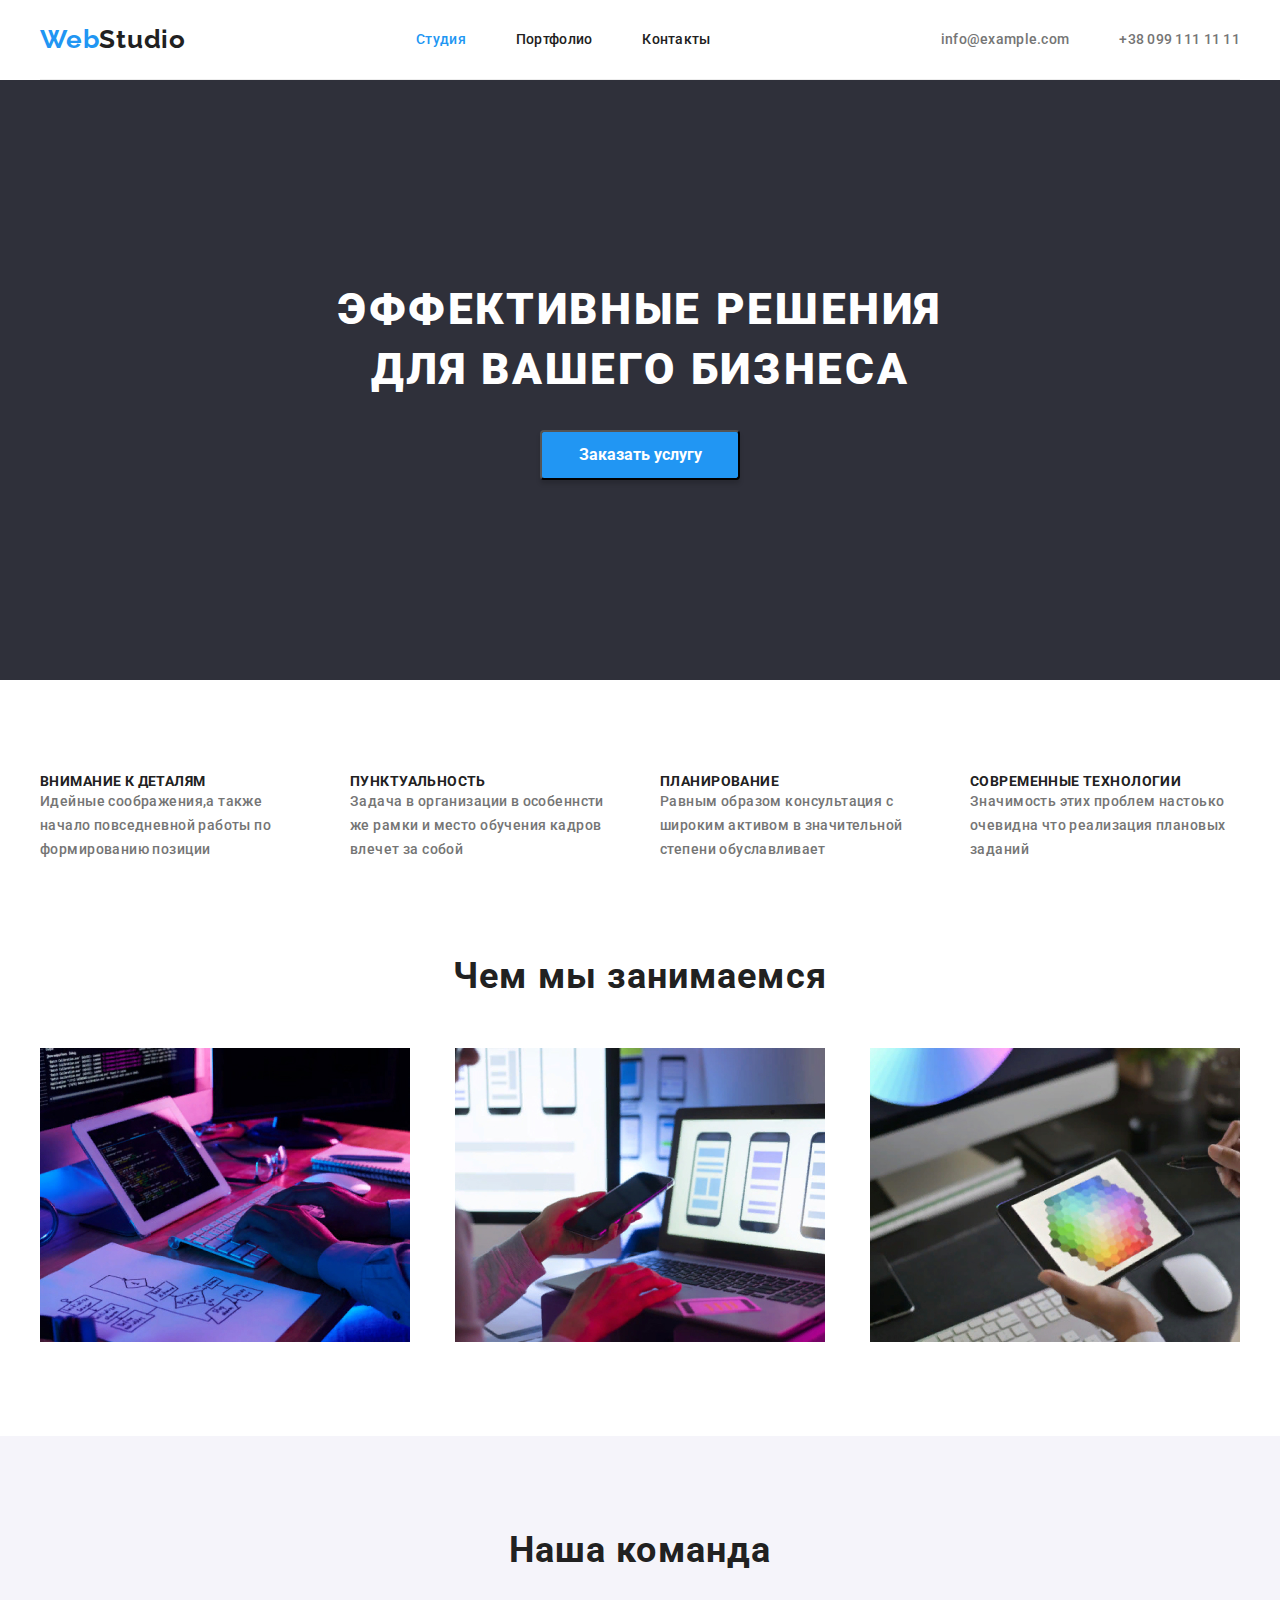
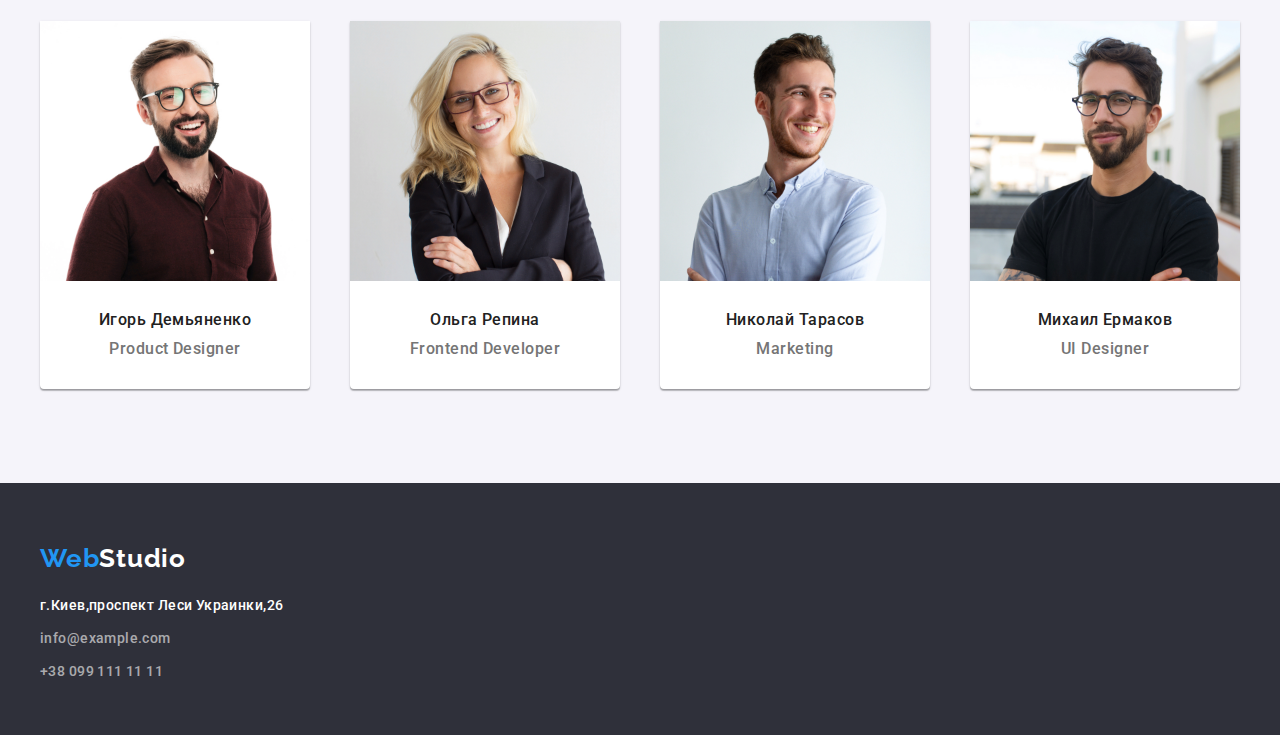
==== index.html @ 4d2fcea8 "..." ====
<!DOCTYPE html>
<html lang="ru">

<head>
    <meta charset="UTF-8">
    <meta http-equiv="X-UA-Compatible" content="IE=edge">
    <meta name="viewport" content="width=device-width, initial-scale=1.0">
    <title>Web Studio</title>
    <link rel="preconnect" href="https://fonts.googleapis.com">
<link rel="preconnect" href="https://fonts.gstatic.com" crossorigin>
<link href="https://fonts.googleapis.com/css2?family=Raleway:wght@700&family=Roboto:wght@400;500;700;900&display=swap" rel="stylesheet">
<link rel="stylesheet" href="./css/normalize.css" />
<link rel="stylesheet" href="./css/style.css">
</head>

<body>
    <!-- ХЕДЕР -->
        <div class="container header">
                <a class="logo" href="./index.html">Web<span class="logo-prefix">Studio</span></a>
            <nav>
                <ul class="studio-portfolio-contacts">
                    <li class="nav-item">
                        <a class="nav-link nav-link-active" href="./index.html">Студия</a>
                    </li>
                    <li class="nav-item">
                        <a class="nav-link" href="./portfolio.html">Портфолио</a>
                    </li>
                    <li class="nav-item">
                        <a class="nav-link" href="#">Контакты</a>
                    </li>
                </ul>
            </nav>
            <ul class="header-contacts-list">
                <li class="header-contacts-item">
                    <a class="contact-link" href="mailto:info@example.com">info@example.com</a>
                </li>
                <li class="header-contacts-item">
                    <a class="contact-link" href="tel:+380991111111">+38 099 111 11 11</a>
                </li>
            </ul>
        </div>
    <!-- ХИРО -->
    <main>
    <section class="hero">
            <h1 class="hero-title">ЭФФЕКТИВНЫЕ РЕШЕНИЯ <br>ДЛЯ ВАШЕГО БИЗНЕСА</h1>
            <button class="hero-button" type="button">Заказать услугу</button>
    </section>
    <!-- ПРЕИМУЩЕСТВА -->
    <section class="section">
        <div class="container">
            <ul class="features">
                <li class="features-item">
                    <h3 class="about-us-title">ВНИМАНИЕ К ДЕТАЛЯМ</h3>
                    <p class="paragraph-text">Идейные соображения,а также начало повседневной работы по формированию позиции</p>
                </li>

                <li  class="features-item">
                    <h3 class="about-us-title">ПУНКТУАЛЬНОСТЬ</h3>
                    <p class="paragraph-text">Задача в организации в особеннсти же рамки и место обучения кадров влечет за собой</p>
                </li>

                <li  class="features-item">
                    <h3 class="about-us-title">ПЛАНИРОВАНИЕ</h3>
                    <p class="paragraph-text">Равным образом консультация с широким активом в значительной степени обуславливает</p>
                </li>

                <li  class="features-item">
                    <h3 class="about-us-title">СОВРЕМЕННЫЕ ТЕХНОЛОГИИ</h3>
                    <p class="paragraph-text">Значимость этих проблем настоько очевидна что реализация плановых заданий</p>
                </li>
            </ul>
            </div>
    </section>
    <!-- ЧЕМ МЫ ЗАНИМАЕМСЯ -->
    <section class="section useless-crap">
        <div class="container">
        <h2 class="second-title">Чем мы занимаемся</h2>
            <ul class="apps">
                <li class="apps-item">
                <img src="./images/компьютер,телефон,планшет/img-1.jpg" width="370" height="294" 
                    alt="руки незнакомца на клавиатуре...">
                </li>
            <li class="apps-item">
                <img src="./images/компьютер,телефон,планшет/img-2.jpg" width="370" height="294" 
                    alt="...телефоне...">
            </li>
            <li class="apps-item">
                <img src="./images/компьютер,телефон,планшет/img-3.jpg" width="370" height="294" 
                    alt="...а также планшете...очень тревожно...">
                </li>
            </ul>
            </div>
    </section>
    <!-- НАША КОМАНДА -->
    <section class="ourteam section">
        <div class="container">
        <h2 class="team-title">Наша команда</h2>
        <ul class="ourteam-list">
            <li class="ourteam-item">
                <img src="./images/team/Игорь_Демьяненко.jpg" width="270" height="260" alt="Игорёк">
            <div class="ourteam-wrapper">
                <h3 class="team-name">Игорь Демьяненко</h3>
                <p class="profession-text">Product Designer</p>
                </div>
            </li>
            <li class="ourteam-item">
                <img src="./images/team/Ольга_Репина.jpg" width="270" height="260" alt="Псина">
            <div class="ourteam-wrapper">
                <h3 class="team-name">Ольга Репина</h3>
                <p class="profession-text">Frontend Developer</p>
                </div>
            </li>
            <li class="ourteam-item">
                <img src="./images/team/Николай_Тарасов.jpg" width="270" height="260" alt="Колян">
            <div class="ourteam-wrapper">
                <h3 class="team-name">Николай Тарасов</h3>
                <p class="profession-text">Marketing</p>
            </div>
            </li>
            <li class="ourteam-item">
                <img src="./images/team/Михаил_Ермаков.jpg" width="270" height="260" alt="Мишаня">
            <div class="ourteam-wrapper">
                <h3 class="team-name">Михаил Ермаков</h3>
                <p class="profession-text">UI Designer</p>
            </div>
            </li>
        </ul>
        </div>
    </section>
    </main>
    <!-- ФУТЕР -->
    <footer class="footer footer-section">
        <div class="container">
            <a class="logo" href="index.html">Web<span class="studio">Studio</span></a>
            <address>
            <ul class="footer-list">
            </li>
                <li class="footer-item">
                    <a class="contact-address" href="">г.Киев,проспект Леси Украинки,26</a>
                </li>
                <li class="footer-item">
                    <a class="footer-contact" href="mailto:info@example.com">info@example.com</a>
                </li>
                <li class="footer-item">
                    <a class="footer-contact" href="tel:+380991111111">+38 099 111 11 11</a>
                </li>
            </ul>
            </address>
            </div>
    </footer>
</body>

</html>
---- css/style.css ----
:root {
  --primary-text-color: #212121;
  --secondary-text-color: #757575;
  --hover-color: #2196f3;
  --button-background-color: #f5f4fa;
}
body {
  background-color: #fff;
  font-family: "Roboto", sans-serif;
}
ul {
  list-style: none;
  margin: 0;
  padding: 0;
}
h1,
h2,
h3,
p {
  margin: 0;
  padding: 0;
}

html {
  box-sizing: border-box;
}
*,
*::before,
*::after {
  box-sizing: inherit;
}

img {
  max-width: 100%;
  height: auto;
  display: block;
}

.container {
  max-width: 1200px;
  width: 100%;
  margin: 0 auto;
}

/*ХЕДЕР*/
.header {
  display: flex;
  justify-content: space-between;
  align-items: center;
  height: 80px;
  border-bottom: 1px solid #ececec;
}
.logo {
  font-family: Raleway;
  font-style: 500;
  font-weight: 700;
  font-size: 26px;
  line-height: 1.19em;
  letter-spacing: 0.03em;
  text-decoration: none;
  color: var(--hover-color);
}
.logo-prefix {
  font-family: Raleway;
  font-style: 500;
  font-weight: 700;
  font-size: 26px;
  line-height: 1.19em;
  letter-spacing: 0.03em;
  text-decoration: none;
  color: var(--primary-text-color);
}
.studio-portfolio-contacts {
  display: flex;
  align-items: center;
}
.nav-item {
  margin-right: 50px;
}
.nav-item:last-child {
  margin-right: 0;
}
.nav-link {
  font-weight: 500;
  font-size: 14px;
  line-height: 1.14;
  letter-spacing: 0.02em;
  text-decoration: none;
  color: var(--primary-text-color);
}
.nav-link:hover,
.nav-link:focus,
.nav-link-active {
  color: var(--hover-color);
}
.header-contacts-list {
  display: flex;
  align-items: center;
}
.header-contacts-item {
  margin-right: 50px;
}
.header-contacts-item:last-child {
  margin-right: 0;
}
.contact-link {
  font-weight: 500;
  font-size: 14px;
  line-height: 1.14;
  letter-spacing: 0.02em;
  text-decoration: none;
  color: var(--secondary-text-color);
}
.contact-link:hover,
.contact-link:focus {
  color: var(--hover-color);
}

/*ХИРО*/
.hero {
  background: #2f303a;
  height: 600px;
  display: flex;
  align-items: center;
  flex-direction: column;
  justify-content: center;
}
.hero-title {
  text-align: center;
  font-weight: 900;
  font-size: 44px;
  line-height: 1.36;
  letter-spacing: 0.06em;
  color: #ffffff;
}
.hero-button {
  margin-top: 30px;
  background: #2196f3;
  box-shadow: 0px 4px 4px rgba(0, 0, 0, 0.15);
  border-radius: 4px;
  width: 200px;
  height: 50px;
  color: #ffffff;
  font-weight: 700;
  font-size: 16px;
  line-height: 1.87;
}
button:hover {
  cursor: pointer;
}

/*ПРЕИМУЩЕСТВА*/
.section {
  padding-top: 94px;
  padding-bottom: 94px;
}
.features {
  display: flex;
  justify-content: space-between;
}
.features-item {
  width: 270px;
  margin-right: 30px;
}
.features-item:last-child {
  margin-right: 0;
}
.about-us-title {
  text-transform: uppercase;
  font-weight: 700;
  font-size: 14px;
  line-height: 1.14;
  letter-spacing: 0.03em;
  color: var(--primary-text-color);
}
.paragraph-text {
  font-weight: 500;
  font-size: 14px;
  line-height: 1.71;
  letter-spacing: 00.03em;
  color: var(--secondary-text-color);
}

/*ЧЕМ МЫ ЗАНИМАЕМСЯ*/
.useless-crap {
  padding-top: 0;
}
.second-title {
  font-weight: 700;
  font-size: 36px;
  line-height: 1.16;
  letter-spacing: 0.03em;
  color: var(--primary-text-color);
  text-align: center;
}
.apps {
  margin-top: 50px;
  display: flex;
  align-items: center;
  justify-content: space-between;
}
.apps-item {
  margin-right: 30px;
}
.apps-item:last-child {
  margin-right: 0;
}
/*НАША КОМАНДА*/
.ourteam {
  background: #f5f4fa;
}
.team-title {
  font-weight: 700;
  font-size: 36px;
  line-height: 1.16;
  letter-spacing: 0.03em;
  text-align: center;
  color: var(--primary-text-color);
}
.ourteam-list {
  margin-top: 50px;
  display: flex;
  justify-content: space-between;
}
.ourteam-item {
  width: 270px;
  height: 368px;
  background: #ffffff;
  box-shadow: 0px 1px 3px rgba(0, 0, 0, 0.12), 0px 1px 1px rgba(0, 0, 0, 0.14),
    0px 2px 1px rgba(0, 0, 0, 0.2);
  border-radius: 0px 0px 4px 4px;
}
.ourteam-wrapper {
  margin-top: 30px;
}
.team-name {
  font-weight: 500;
  font-size: 16px;
  line-height: 1.18;
  letter-spacing: 0.03em;
  text-align: center;
  color: var(--primary-text-color);
}
.profession-text {
  margin-top: 10px;
  font-weight: 500;
  font-size: 16px;
  line-height: 1.18;
  letter-spacing: 0.03em;
  text-align: center;
  color: var(--secondary-text-color);
}

/*ФУТЕР*/

.footer {
  height: 252px;
  background: #2f303a;
}
.studio {
  font-family: Raleway;
  font-style: 500;
  font-weight: 700;
  font-size: 26px;
  line-height: 1.19em;
  letter-spacing: 0.03em;
  text-decoration: none;
  color: #ffffff;
}
.footer-section {
  padding-top: 60px;
  padding-bottom: 60px;
}
.footer-list {
  margin-top: 20px;
}
.footer-item {
  margin-bottom: 9px;
}

.contact-address {
  font-style: normal;
  font-weight: 500;
  font-size: 14px;
  line-height: 1.71;
  letter-spacing: 0.03em;
  text-decoration: none;
  color: #ffffff;
}
.footer-contact {
  font-style: normal;
  font-weight: 500;
  font-size: 14px;
  line-height: 1.71;
  letter-spacing: 0.03em;
  text-decoration: none;
  color: rgba(255, 255, 255, 0.6);
}
.contact-address:focus,
.contact-address:hover {
  color: var(--hover-color);
}
.footer-contact:hover,
.footer-contact:focus {
  color: var(--hover-color);
}

/* СЕКЦИЯ КНОПОК В ПОРТФОЛИО */
.buttons-list {
  display: flex;
  align-items: center;
  justify-content: center;
  padding-top: 100px;
  padding-bottom: 56px;
}
.portfolio-button {
  padding: 6px 22px;
  margin-right: 8px;

  font-weight: 700;
  font-size: 16px;
  line-height: 1.62;
  letter-spacing: 0.03em;
  border-radius: 4px;
  border: none;
  text-decoration: none;
  color: var(--primary-text-color);
  background: var(--button-background-color);
}
.portfolio-button:hover,
.portfolio-button:focus,
.portfolio-button-active {
  background: var(--hover-color);
  color: #f5f5f5;
  box-shadow: 0px 2px 2px rgba(0, 0, 0, 0.12), 0px 1px 2px rgba(0, 0, 0, 0.08),
    0px 3px 1px rgba(0, 0, 0, 0.1);
}

/* ПОРТФОЛИО */
.images-section {
  padding-bottom: 94px;

  display: flex;
  flex-wrap: wrap;
  justify-content: center;
  align-items: center;
}

.portfolio-item {
  margin: 30px;
  width: 370px;
  border: 1px solid #eeeeee;
}
.portfolio-link {
  text-decoration: none;
}

.portfolio-image {
  height: 294px;
}
.portfolio-title {
  font-weight: 700;
  font-size: 18px;
  line-height: 2;
  letter-spacing: 0.06em;
  color: var(--primary-text-color);
}
.portfolio-text {
  font-weight: 500;
  font-size: 16px;
  line-height: 1.87;
  letter-spacing: 0.03em;
  color: var(--secondary-text-color);
}
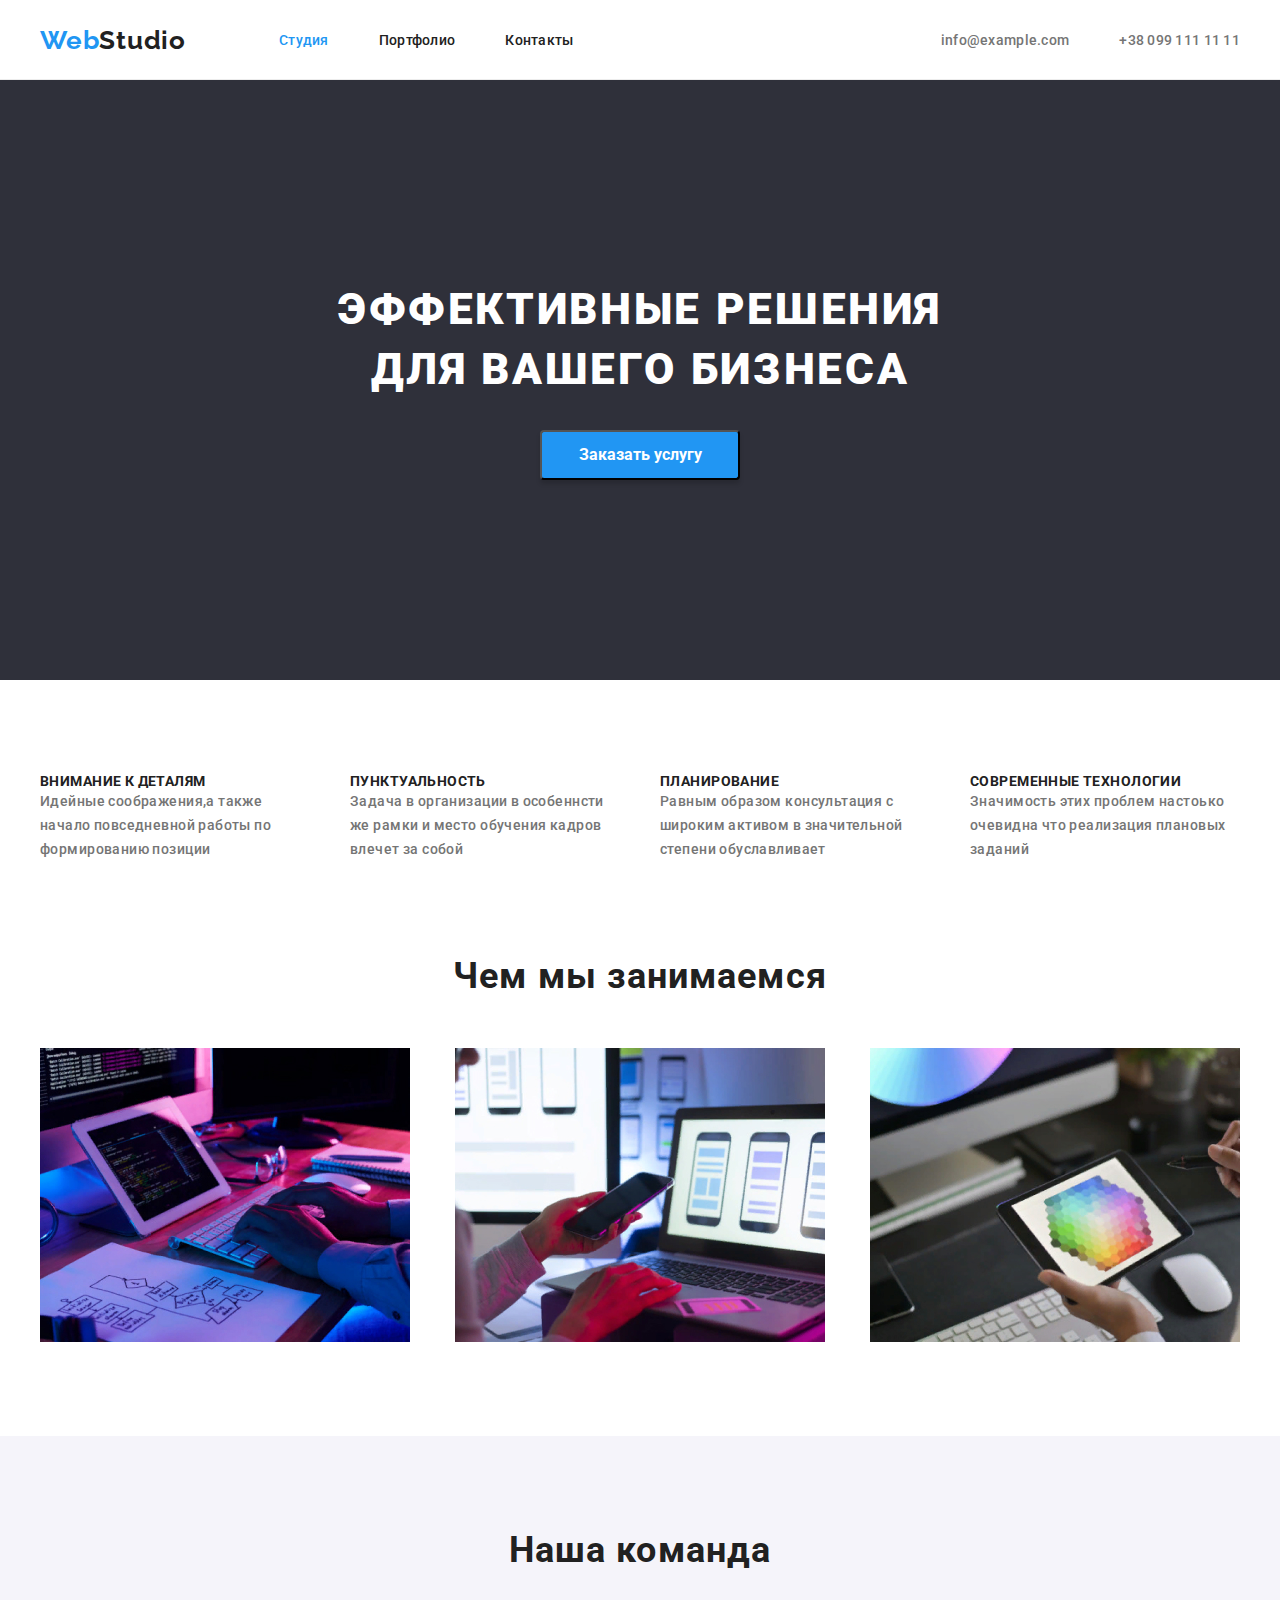
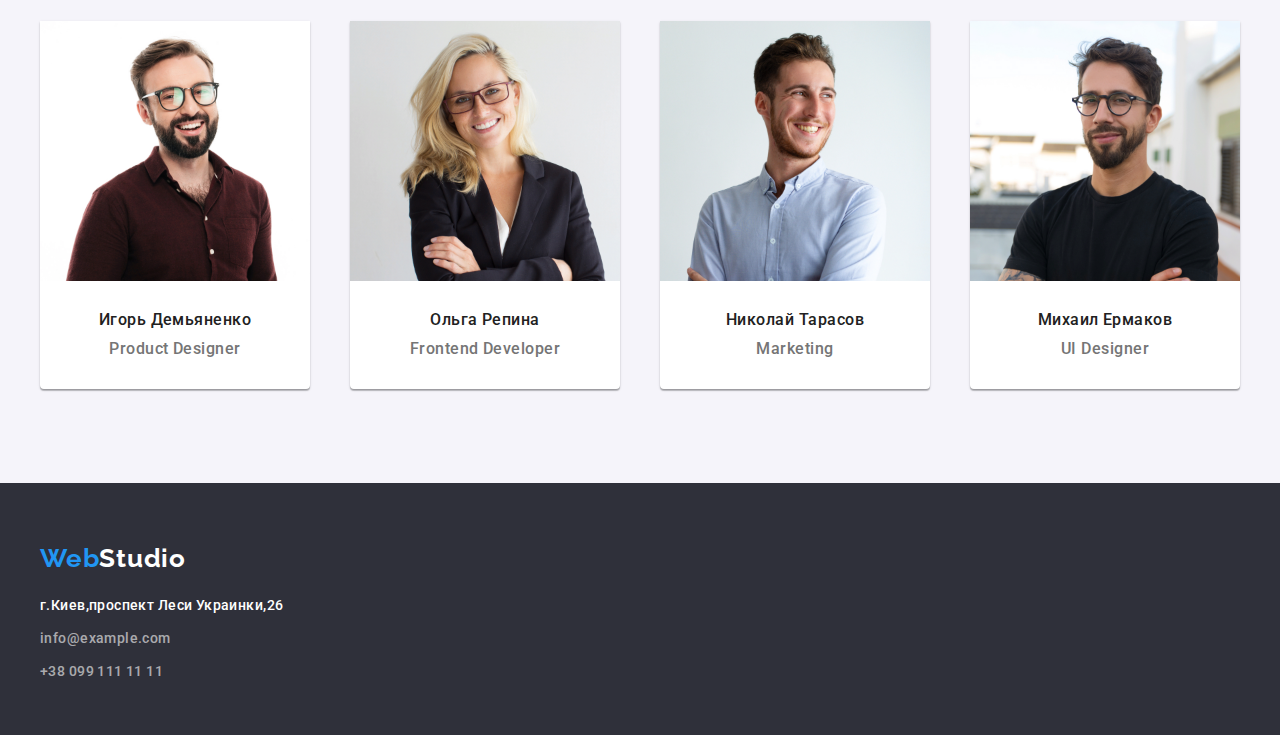
==== commit 2e092f62: "..." ====
--- a/index.html
+++ b/index.html
@@ -15,7 +15,8 @@
 
 <body>
     <!-- ХЕДЕР -->
-        <div class="container header">
+    <header class="header">
+        <div class="container header-container">
                 <a class="logo" href="./index.html">Web<span class="logo-prefix">Studio</span></a>
             <nav>
                 <ul class="studio-portfolio-contacts">
@@ -39,6 +40,7 @@
                 </li>
             </ul>
         </div>
+        </header>
     <!-- ХИРО -->
     <main>
     <section class="hero">
@@ -134,7 +136,6 @@
             <a class="logo" href="index.html">Web<span class="studio">Studio</span></a>
             <address>
             <ul class="footer-list">
-            </li>
                 <li class="footer-item">
                     <a class="contact-address" href="">г.Киев,проспект Леси Украинки,26</a>
                 </li>
--- a/css/style.css
+++ b/css/style.css
@@ -44,20 +44,22 @@
 
 /*ХЕДЕР*/
 .header {
-  display: flex;
-  justify-content: space-between;
-  align-items: center;
   height: 80px;
   border-bottom: 1px solid #ececec;
 }
+.header-container {
+  height: 80px;
+  display: flex;
+  align-items: center;
+}
 .logo {
   font-family: Raleway;
-  font-style: 500;
   font-weight: 700;
   font-size: 26px;
   line-height: 1.19em;
   letter-spacing: 0.03em;
   text-decoration: none;
+
   color: var(--hover-color);
 }
 .logo-prefix {
@@ -71,6 +73,7 @@
   color: var(--primary-text-color);
 }
 .studio-portfolio-contacts {
+  margin-left: 93px;
   display: flex;
   align-items: center;
 }
@@ -96,6 +99,7 @@
 .header-contacts-list {
   display: flex;
   align-items: center;
+  margin-left: auto;
 }
 .header-contacts-item {
   margin-right: 50px;
@@ -310,8 +314,6 @@
   display: flex;
   align-items: center;
   justify-content: center;
-  padding-top: 100px;
-  padding-bottom: 56px;
 }
 .portfolio-button {
   padding: 6px 22px;
@@ -337,26 +339,25 @@
 }
 
 /* ПОРТФОЛИО */
-.images-section {
-  padding-bottom: 94px;
-
+.portfolio-container {
+  padding-top: 50px;
+}
+.images-list {
   display: flex;
   flex-wrap: wrap;
   justify-content: center;
-  align-items: center;
-}
-
+}
 .portfolio-item {
-  margin: 30px;
+  margin-left: 30px;
+  margin-bottom: 30px;
   width: 370px;
   border: 1px solid #eeeeee;
 }
+portfolio-item:last-child {
+  margin-left: 0;
+}
 .portfolio-link {
   text-decoration: none;
-}
-
-.portfolio-image {
-  height: 294px;
 }
 .portfolio-title {
   font-weight: 700;
@@ -372,3 +373,8 @@
   letter-spacing: 0.03em;
   color: var(--secondary-text-color);
 }
+.portfolio-wrapper {
+  padding-top: 20px;
+  padding-bottom: 20px;
+  margin-left: 24px;
+}
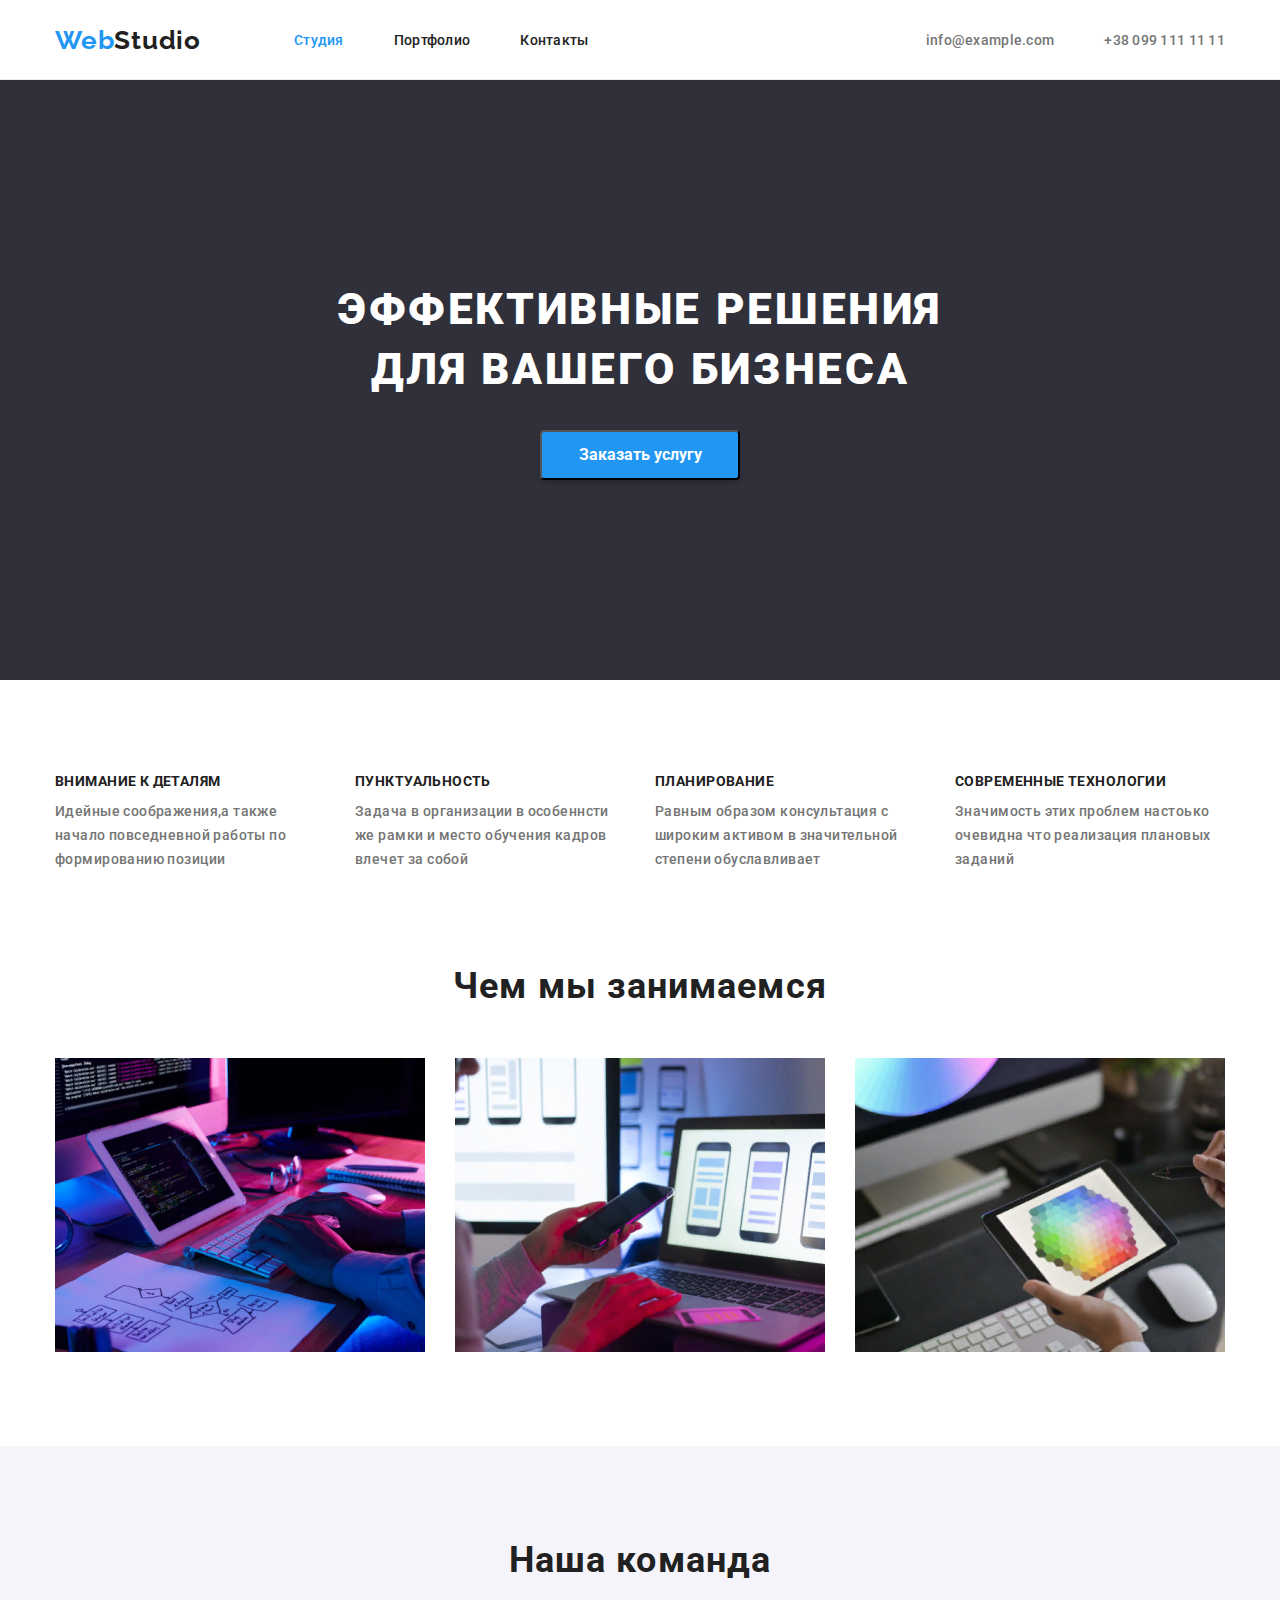
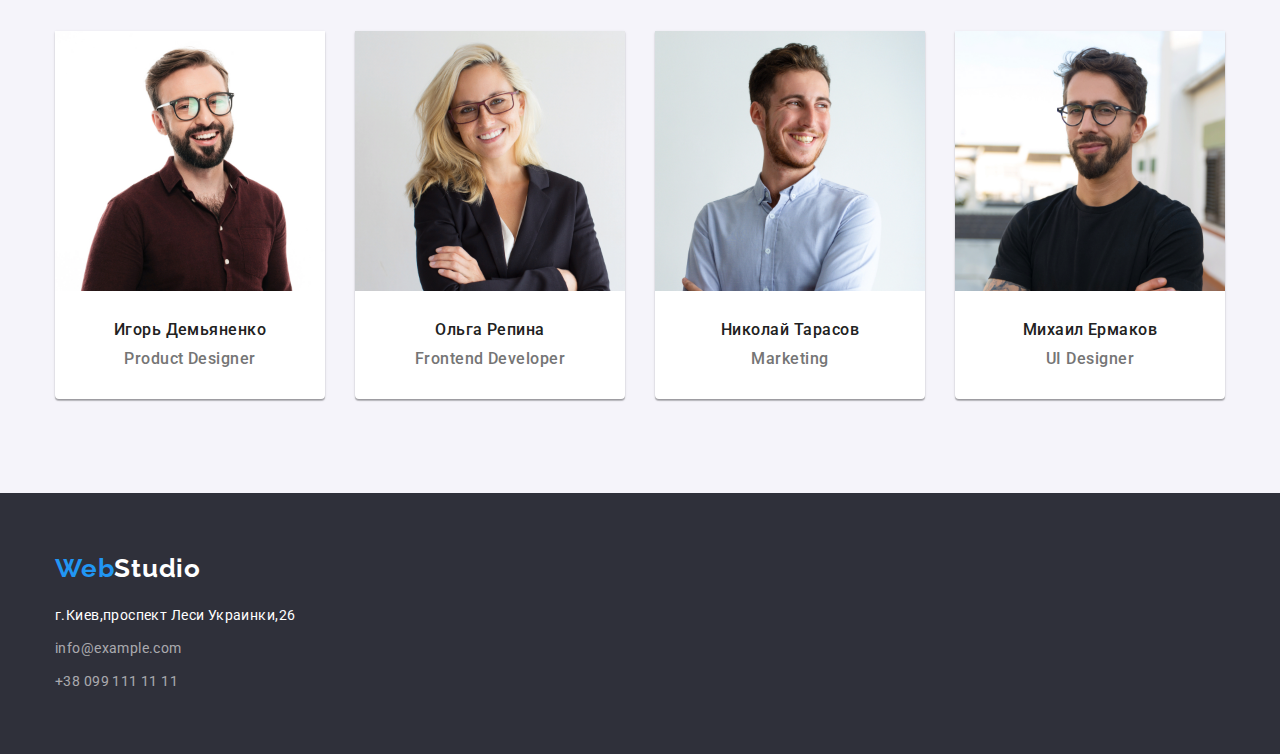
==== commit d3306223: "..." ====
--- a/index.html
+++ b/index.html
@@ -131,11 +131,11 @@
     </section>
     </main>
     <!-- ФУТЕР -->
-    <footer class="footer footer-section">
+    <footer class="footer-section">
         <div class="container">
             <a class="logo" href="index.html">Web<span class="studio">Studio</span></a>
-            <address>
-            <ul class="footer-list">
+            <address class="footer-list">
+            <ul>
                 <li class="footer-item">
                     <a class="contact-address" href="">г.Киев,проспект Леси Украинки,26</a>
                 </li>
--- a/css/style.css
+++ b/css/style.css
@@ -37,9 +37,9 @@
 }
 
 .container {
-  max-width: 1200px;
-  width: 100%;
+  width: 1200px;
   margin: 0 auto;
+  padding: 0 15px;
 }
 
 /*ХЕДЕР*/
@@ -170,11 +170,14 @@
   margin-right: 0;
 }
 .about-us-title {
+  margin-bottom: 10px;
+
   text-transform: uppercase;
   font-weight: 700;
   font-size: 14px;
   line-height: 1.14;
   letter-spacing: 0.03em;
+
   color: var(--primary-text-color);
 }
 .paragraph-text {
@@ -200,8 +203,6 @@
 .apps {
   margin-top: 50px;
   display: flex;
-  align-items: center;
-  justify-content: space-between;
 }
 .apps-item {
   margin-right: 30px;
@@ -227,15 +228,13 @@
   justify-content: space-between;
 }
 .ourteam-item {
-  width: 270px;
-  height: 368px;
   background: #ffffff;
   box-shadow: 0px 1px 3px rgba(0, 0, 0, 0.12), 0px 1px 1px rgba(0, 0, 0, 0.14),
     0px 2px 1px rgba(0, 0, 0, 0.2);
   border-radius: 0px 0px 4px 4px;
 }
 .ourteam-wrapper {
-  margin-top: 30px;
+  padding: 30px;
 }
 .team-name {
   font-weight: 500;
@@ -257,10 +256,6 @@
 
 /*ФУТЕР*/
 
-.footer {
-  height: 252px;
-  background: #2f303a;
-}
 .studio {
   font-family: Raleway;
   font-style: 500;
@@ -274,6 +269,7 @@
 .footer-section {
   padding-top: 60px;
   padding-bottom: 60px;
+  background: #2f303a;
 }
 .footer-list {
   margin-top: 20px;
@@ -281,10 +277,13 @@
 .footer-item {
   margin-bottom: 9px;
 }
+.footer-item:last-child {
+  margin-bottom: 0;
+}
 
 .contact-address {
   font-style: normal;
-  font-weight: 500;
+  font-weight: 400;
   font-size: 14px;
   line-height: 1.71;
   letter-spacing: 0.03em;
@@ -293,7 +292,6 @@
 }
 .footer-contact {
   font-style: normal;
-  font-weight: 500;
   font-size: 14px;
   line-height: 1.71;
   letter-spacing: 0.03em;
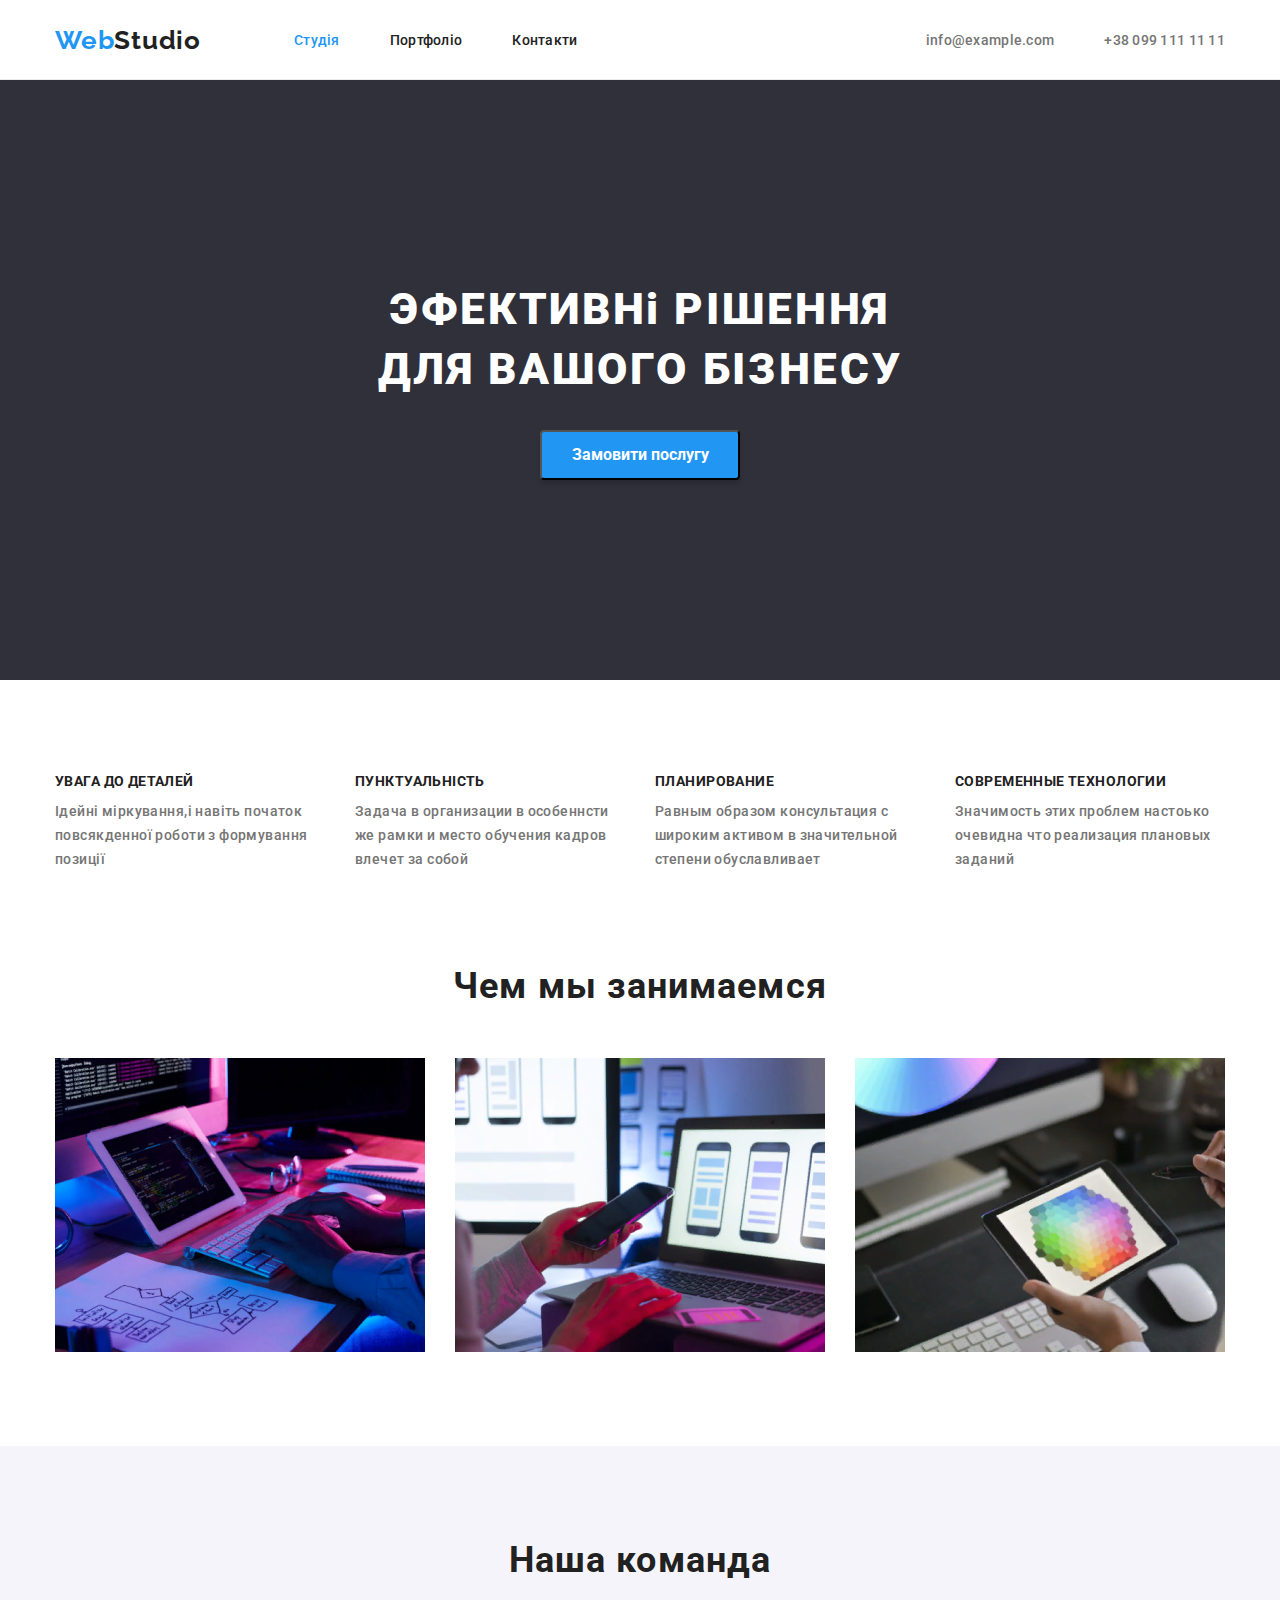
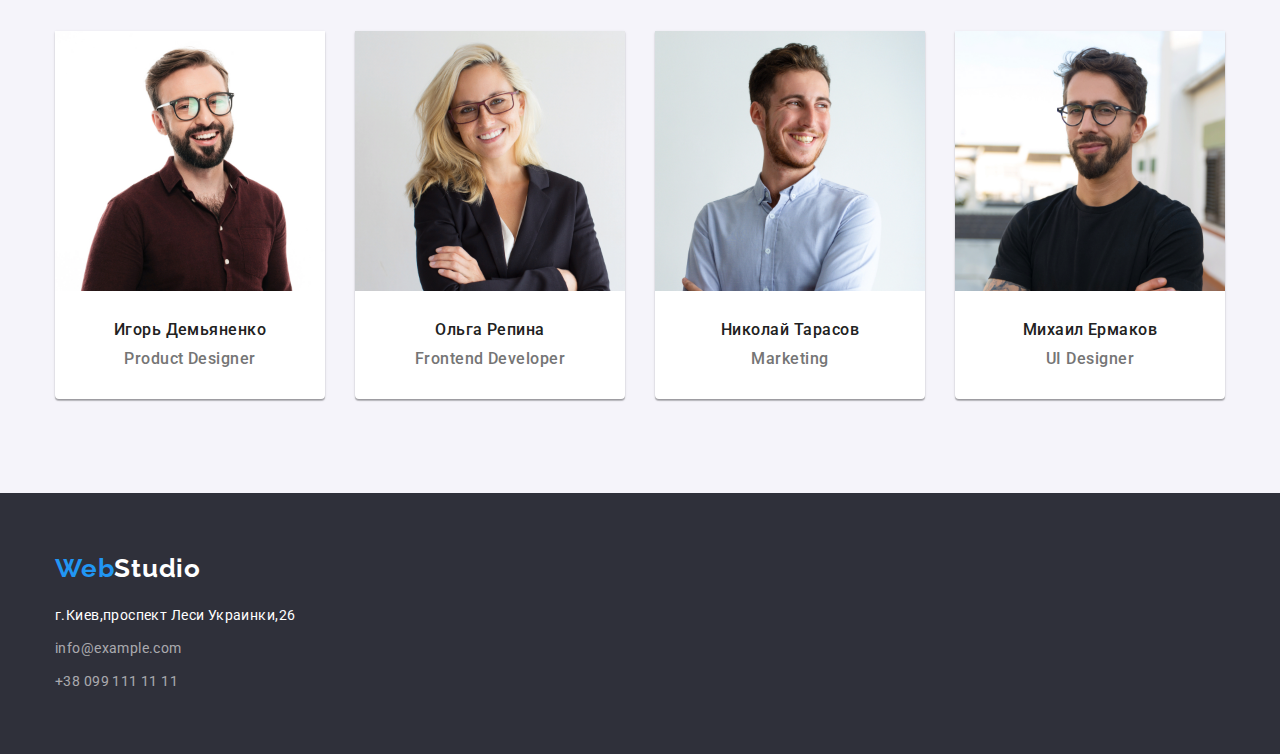
==== commit 02fb70cc: "Update index.html" ====
--- a/index.html
+++ b/index.html
@@ -1,154 +1,213 @@
 <!DOCTYPE html>
 <html lang="ru">
-
-<head>
-    <meta charset="UTF-8">
-    <meta http-equiv="X-UA-Compatible" content="IE=edge">
-    <meta name="viewport" content="width=device-width, initial-scale=1.0">
+  <head>
+    <meta charset="UTF-8" />
+    <meta http-equiv="X-UA-Compatible" content="IE=edge" />
+    <meta name="viewport" content="width=device-width, initial-scale=1.0" />
     <title>Web Studio</title>
-    <link rel="preconnect" href="https://fonts.googleapis.com">
-<link rel="preconnect" href="https://fonts.gstatic.com" crossorigin>
-<link href="https://fonts.googleapis.com/css2?family=Raleway:wght@700&family=Roboto:wght@400;500;700;900&display=swap" rel="stylesheet">
-<link rel="stylesheet" href="./css/normalize.css" />
-<link rel="stylesheet" href="./css/style.css">
-</head>
-
-<body>
+    <link rel="preconnect" href="https://fonts.googleapis.com" />
+    <link rel="preconnect" href="https://fonts.gstatic.com" crossorigin />
+    <link
+      href="https://fonts.googleapis.com/css2?family=Raleway:wght@700&family=Roboto:wght@400;500;700;900&display=swap"
+      rel="stylesheet"
+    />
+    <link rel="stylesheet" href="./css/normalize.css" />
+    <link rel="stylesheet" href="./css/style.css" />
+  </head>
+
+  <body>
     <!-- ХЕДЕР -->
     <header class="header">
-        <div class="container header-container">
-                <a class="logo" href="./index.html">Web<span class="logo-prefix">Studio</span></a>
-            <nav>
-                <ul class="studio-portfolio-contacts">
-                    <li class="nav-item">
-                        <a class="nav-link nav-link-active" href="./index.html">Студия</a>
-                    </li>
-                    <li class="nav-item">
-                        <a class="nav-link" href="./portfolio.html">Портфолио</a>
-                    </li>
-                    <li class="nav-item">
-                        <a class="nav-link" href="#">Контакты</a>
-                    </li>
-                </ul>
-            </nav>
-            <ul class="header-contacts-list">
-                <li class="header-contacts-item">
-                    <a class="contact-link" href="mailto:info@example.com">info@example.com</a>
-                </li>
-                <li class="header-contacts-item">
-                    <a class="contact-link" href="tel:+380991111111">+38 099 111 11 11</a>
-                </li>
-            </ul>
-        </div>
-        </header>
+      <div class="container header-container">
+        <a class="logo" href="./index.html"
+          >Web<span class="logo-prefix">Studio</span></a
+        >
+        <nav>
+          <ul class="studio-portfolio-contacts">
+            <li class="nav-item">
+              <a class="nav-link nav-link-active" href="./index.html">Студія</a>
+            </li>
+            <li class="nav-item">
+              <a class="nav-link" href="./portfolio.html">Портфоліо</a>
+            </li>
+            <li class="nav-item">
+              <a class="nav-link" href="#">Контакти</a>
+            </li>
+          </ul>
+        </nav>
+        <ul class="header-contacts-list">
+          <li class="header-contacts-item">
+            <a class="contact-link" href="mailto:info@example.com"
+              >info@example.com</a
+            >
+          </li>
+          <li class="header-contacts-item">
+            <a class="contact-link" href="tel:+380991111111"
+              >+38 099 111 11 11</a
+            >
+          </li>
+        </ul>
+      </div>
+    </header>
     <!-- ХИРО -->
     <main>
-    <section class="hero">
-            <h1 class="hero-title">ЭФФЕКТИВНЫЕ РЕШЕНИЯ <br>ДЛЯ ВАШЕГО БИЗНЕСА</h1>
-            <button class="hero-button" type="button">Заказать услугу</button>
-    </section>
-    <!-- ПРЕИМУЩЕСТВА -->
-    <section class="section">
+      <section class="hero">
+        <h1 class="hero-title">ЭФЕКТИВНі РІШЕННЯ <br />ДЛЯ ВАШОГО БІЗНЕСУ</h1>
+        <button class="hero-button" type="button">Замовити послугу</button>
+      </section>
+      <!-- ПРЕИМУЩЕСТВА -->
+      <section class="section">
         <div class="container">
-            <ul class="features">
-                <li class="features-item">
-                    <h3 class="about-us-title">ВНИМАНИЕ К ДЕТАЛЯМ</h3>
-                    <p class="paragraph-text">Идейные соображения,а также начало повседневной работы по формированию позиции</p>
-                </li>
-
-                <li  class="features-item">
-                    <h3 class="about-us-title">ПУНКТУАЛЬНОСТЬ</h3>
-                    <p class="paragraph-text">Задача в организации в особеннсти же рамки и место обучения кадров влечет за собой</p>
-                </li>
-
-                <li  class="features-item">
-                    <h3 class="about-us-title">ПЛАНИРОВАНИЕ</h3>
-                    <p class="paragraph-text">Равным образом консультация с широким активом в значительной степени обуславливает</p>
-                </li>
-
-                <li  class="features-item">
-                    <h3 class="about-us-title">СОВРЕМЕННЫЕ ТЕХНОЛОГИИ</h3>
-                    <p class="paragraph-text">Значимость этих проблем настоько очевидна что реализация плановых заданий</p>
-                </li>
-            </ul>
-            </div>
-    </section>
-    <!-- ЧЕМ МЫ ЗАНИМАЕМСЯ -->
-    <section class="section useless-crap">
+          <ul class="features">
+            <li class="features-item">
+              <h3 class="about-us-title">УВАГА ДО ДЕТАЛЕЙ</h3>
+              <p class="paragraph-text">
+                Ідейні міркування,і навіть початок повсякденної роботи з
+                формування позиції
+              </p>
+            </li>
+
+            <li class="features-item">
+              <h3 class="about-us-title">ПУНКТУАЛЬНІСТЬ</h3>
+              <p class="paragraph-text">
+                Задача в организации в особеннсти же рамки и место обучения
+                кадров влечет за собой
+              </p>
+            </li>
+
+            <li class="features-item">
+              <h3 class="about-us-title">ПЛАНИРОВАНИЕ</h3>
+              <p class="paragraph-text">
+                Равным образом консультация с широким активом в значительной
+                степени обуславливает
+              </p>
+            </li>
+
+            <li class="features-item">
+              <h3 class="about-us-title">СОВРЕМЕННЫЕ ТЕХНОЛОГИИ</h3>
+              <p class="paragraph-text">
+                Значимость этих проблем настоько очевидна что реализация
+                плановых заданий
+              </p>
+            </li>
+          </ul>
+        </div>
+      </section>
+      <!-- ЧЕМ МЫ ЗАНИМАЕМСЯ -->
+      <section class="section useless-crap">
         <div class="container">
-        <h2 class="second-title">Чем мы занимаемся</h2>
-            <ul class="apps">
-                <li class="apps-item">
-                <img src="./images/компьютер,телефон,планшет/img-1.jpg" width="370" height="294" 
-                    alt="руки незнакомца на клавиатуре...">
-                </li>
+          <h2 class="second-title">Чем мы занимаемся</h2>
+          <ul class="apps">
             <li class="apps-item">
-                <img src="./images/компьютер,телефон,планшет/img-2.jpg" width="370" height="294" 
-                    alt="...телефоне...">
+              <img
+                src="./images/компьютер,телефон,планшет/img-1.jpg"
+                width="370"
+                height="294"
+                alt="руки незнакомца на клавиатуре..."
+              />
             </li>
             <li class="apps-item">
-                <img src="./images/компьютер,телефон,планшет/img-3.jpg" width="370" height="294" 
-                    alt="...а также планшете...очень тревожно...">
-                </li>
-            </ul>
-            </div>
-    </section>
-    <!-- НАША КОМАНДА -->
-    <section class="ourteam section">
+              <img
+                src="./images/компьютер,телефон,планшет/img-2.jpg"
+                width="370"
+                height="294"
+                alt="...телефоне..."
+              />
+            </li>
+            <li class="apps-item">
+              <img
+                src="./images/компьютер,телефон,планшет/img-3.jpg"
+                width="370"
+                height="294"
+                alt="...а также планшете...очень тревожно..."
+              />
+            </li>
+          </ul>
+        </div>
+      </section>
+      <!-- НАША КОМАНДА -->
+      <section class="ourteam section">
         <div class="container">
-        <h2 class="team-title">Наша команда</h2>
-        <ul class="ourteam-list">
-            <li class="ourteam-item">
-                <img src="./images/team/Игорь_Демьяненко.jpg" width="270" height="260" alt="Игорёк">
-            <div class="ourteam-wrapper">
+          <h2 class="team-title">Наша команда</h2>
+          <ul class="ourteam-list">
+            <li class="ourteam-item">
+              <img
+                src="./images/team/Игорь_Демьяненко.jpg"
+                width="270"
+                height="260"
+                alt="Игорёк"
+              />
+              <div class="ourteam-wrapper">
                 <h3 class="team-name">Игорь Демьяненко</h3>
                 <p class="profession-text">Product Designer</p>
-                </div>
-            </li>
-            <li class="ourteam-item">
-                <img src="./images/team/Ольга_Репина.jpg" width="270" height="260" alt="Псина">
-            <div class="ourteam-wrapper">
+              </div>
+            </li>
+            <li class="ourteam-item">
+              <img
+                src="./images/team/Ольга_Репина.jpg"
+                width="270"
+                height="260"
+                alt="Псина"
+              />
+              <div class="ourteam-wrapper">
                 <h3 class="team-name">Ольга Репина</h3>
                 <p class="profession-text">Frontend Developer</p>
-                </div>
-            </li>
-            <li class="ourteam-item">
-                <img src="./images/team/Николай_Тарасов.jpg" width="270" height="260" alt="Колян">
-            <div class="ourteam-wrapper">
+              </div>
+            </li>
+            <li class="ourteam-item">
+              <img
+                src="./images/team/Николай_Тарасов.jpg"
+                width="270"
+                height="260"
+                alt="Колян"
+              />
+              <div class="ourteam-wrapper">
                 <h3 class="team-name">Николай Тарасов</h3>
                 <p class="profession-text">Marketing</p>
-            </div>
-            </li>
-            <li class="ourteam-item">
-                <img src="./images/team/Михаил_Ермаков.jpg" width="270" height="260" alt="Мишаня">
-            <div class="ourteam-wrapper">
+              </div>
+            </li>
+            <li class="ourteam-item">
+              <img
+                src="./images/team/Михаил_Ермаков.jpg"
+                width="270"
+                height="260"
+                alt="Мишаня"
+              />
+              <div class="ourteam-wrapper">
                 <h3 class="team-name">Михаил Ермаков</h3>
                 <p class="profession-text">UI Designer</p>
-            </div>
-            </li>
-        </ul>
+              </div>
+            </li>
+          </ul>
         </div>
-    </section>
+      </section>
     </main>
     <!-- ФУТЕР -->
     <footer class="footer-section">
-        <div class="container">
-            <a class="logo" href="index.html">Web<span class="studio">Studio</span></a>
-            <address class="footer-list">
-            <ul>
-                <li class="footer-item">
-                    <a class="contact-address" href="">г.Киев,проспект Леси Украинки,26</a>
-                </li>
-                <li class="footer-item">
-                    <a class="footer-contact" href="mailto:info@example.com">info@example.com</a>
-                </li>
-                <li class="footer-item">
-                    <a class="footer-contact" href="tel:+380991111111">+38 099 111 11 11</a>
-                </li>
-            </ul>
-            </address>
-            </div>
+      <div class="container">
+        <a class="logo" href="index.html"
+          >Web<span class="studio">Studio</span></a
+        >
+        <address class="footer-list">
+          <ul>
+            <li class="footer-item">
+              <a class="contact-address" href=""
+                >г.Киев,проспект Леси Украинки,26</a
+              >
+            </li>
+            <li class="footer-item">
+              <a class="footer-contact" href="mailto:info@example.com"
+                >info@example.com</a
+              >
+            </li>
+            <li class="footer-item">
+              <a class="footer-contact" href="tel:+380991111111"
+                >+38 099 111 11 11</a
+              >
+            </li>
+          </ul>
+        </address>
+      </div>
     </footer>
-</body>
-
-</html>+  </body>
+</html>
--- a/css/style.css
+++ b/css/style.css
@@ -64,7 +64,6 @@
 }
 .logo-prefix {
   font-family: Raleway;
-  font-style: 500;
   font-weight: 700;
   font-size: 26px;
   line-height: 1.19em;
@@ -258,7 +257,6 @@
 
 .studio {
   font-family: Raleway;
-  font-style: 500;
   font-weight: 700;
   font-size: 26px;
   line-height: 1.19em;
@@ -308,14 +306,8 @@
 }
 
 /* СЕКЦИЯ КНОПОК В ПОРТФОЛИО */
-.buttons-list {
-  display: flex;
-  align-items: center;
-  justify-content: center;
-}
 .portfolio-button {
   padding: 6px 22px;
-  margin-right: 8px;
 
   font-weight: 700;
   font-size: 16px;
@@ -335,21 +327,29 @@
   box-shadow: 0px 2px 2px rgba(0, 0, 0, 0.12), 0px 1px 2px rgba(0, 0, 0, 0.08),
     0px 3px 1px rgba(0, 0, 0, 0.1);
 }
+.buttons-list {
+  display: flex;
+  justify-content: center;
+}
+.button-item {
+  margin-right: 8px;
+}
+.button-item:last-child {
+  margin-right: 0;
+}
 
 /* ПОРТФОЛИО */
-.portfolio-container {
-  padding-top: 50px;
-}
 .images-list {
+  margin-top: 50px;
+
   display: flex;
   flex-wrap: wrap;
-  justify-content: center;
+  margin-left: -30px;
+  margin-bottom: -30px;
 }
 .portfolio-item {
   margin-left: 30px;
   margin-bottom: 30px;
-  width: 370px;
-  border: 1px solid #eeeeee;
 }
 portfolio-item:last-child {
   margin-left: 0;
@@ -374,5 +374,6 @@
 .portfolio-wrapper {
   padding-top: 20px;
   padding-bottom: 20px;
-  margin-left: 24px;
-}
+  padding-left: 24px;
+  border: 1px solid #eeeeee;
+}
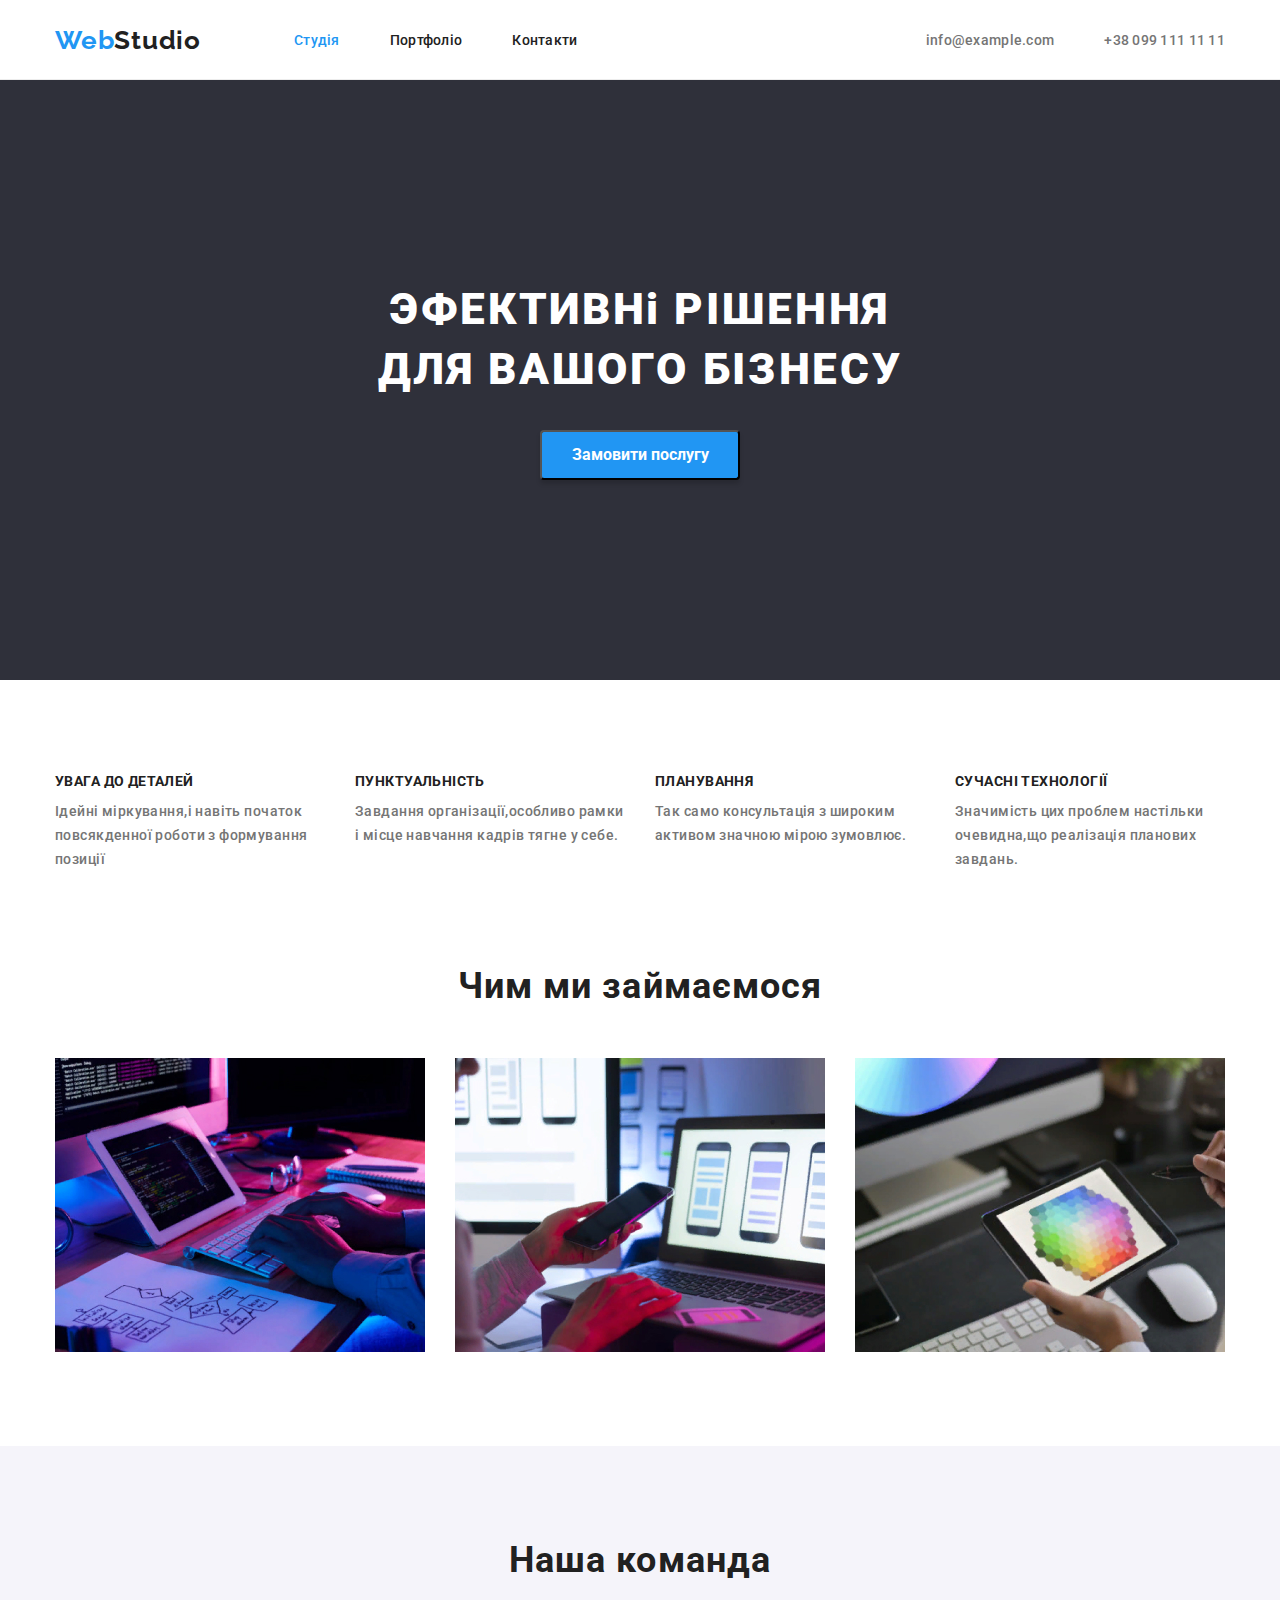
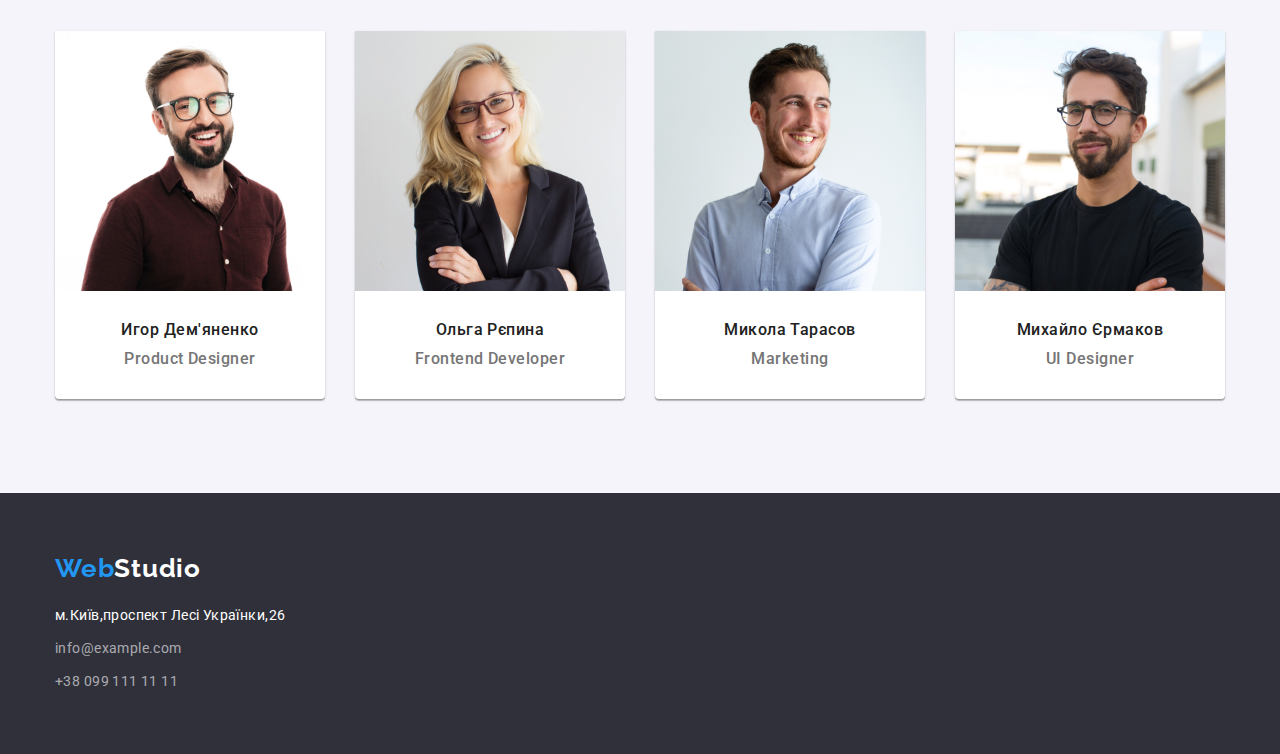
==== commit ceac21a5: "..." ====
--- a/index.html
+++ b/index.html
@@ -70,24 +70,23 @@
             <li class="features-item">
               <h3 class="about-us-title">ПУНКТУАЛЬНІСТЬ</h3>
               <p class="paragraph-text">
-                Задача в организации в особеннсти же рамки и место обучения
-                кадров влечет за собой
-              </p>
-            </li>
-
-            <li class="features-item">
-              <h3 class="about-us-title">ПЛАНИРОВАНИЕ</h3>
-              <p class="paragraph-text">
-                Равным образом консультация с широким активом в значительной
-                степени обуславливает
-              </p>
-            </li>
-
-            <li class="features-item">
-              <h3 class="about-us-title">СОВРЕМЕННЫЕ ТЕХНОЛОГИИ</h3>
-              <p class="paragraph-text">
-                Значимость этих проблем настоько очевидна что реализация
-                плановых заданий
+                Завдання організації,особливо рамки і місце навчання кадрів
+                тягне у себе.
+              </p>
+            </li>
+
+            <li class="features-item">
+              <h3 class="about-us-title">ПЛАНУВАННЯ</h3>
+              <p class="paragraph-text">
+                Так само консультація з широким активом значною мірою зумовлює.
+              </p>
+            </li>
+
+            <li class="features-item">
+              <h3 class="about-us-title">СУЧАСНІ ТЕХНОЛОГІЇ</h3>
+              <p class="paragraph-text">
+                Значимість цих проблем настільки очевидна,що реалізація планових
+                завдань.
               </p>
             </li>
           </ul>
@@ -96,7 +95,7 @@
       <!-- ЧЕМ МЫ ЗАНИМАЕМСЯ -->
       <section class="section useless-crap">
         <div class="container">
-          <h2 class="second-title">Чем мы занимаемся</h2>
+          <h2 class="second-title">Чим ми займаємося</h2>
           <ul class="apps">
             <li class="apps-item">
               <img
@@ -138,7 +137,7 @@
                 alt="Игорёк"
               />
               <div class="ourteam-wrapper">
-                <h3 class="team-name">Игорь Демьяненко</h3>
+                <h3 class="team-name">Игор Дем'яненко</h3>
                 <p class="profession-text">Product Designer</p>
               </div>
             </li>
@@ -150,7 +149,7 @@
                 alt="Псина"
               />
               <div class="ourteam-wrapper">
-                <h3 class="team-name">Ольга Репина</h3>
+                <h3 class="team-name">Ольга Рєпина</h3>
                 <p class="profession-text">Frontend Developer</p>
               </div>
             </li>
@@ -162,7 +161,7 @@
                 alt="Колян"
               />
               <div class="ourteam-wrapper">
-                <h3 class="team-name">Николай Тарасов</h3>
+                <h3 class="team-name">Микола Тарасов</h3>
                 <p class="profession-text">Marketing</p>
               </div>
             </li>
@@ -174,7 +173,7 @@
                 alt="Мишаня"
               />
               <div class="ourteam-wrapper">
-                <h3 class="team-name">Михаил Ермаков</h3>
+                <h3 class="team-name">Михайло Єрмаков</h3>
                 <p class="profession-text">UI Designer</p>
               </div>
             </li>
@@ -192,7 +191,7 @@
           <ul>
             <li class="footer-item">
               <a class="contact-address" href=""
-                >г.Киев,проспект Леси Украинки,26</a
+                >м.Київ,проспект Лесі Українки,26</a
               >
             </li>
             <li class="footer-item">
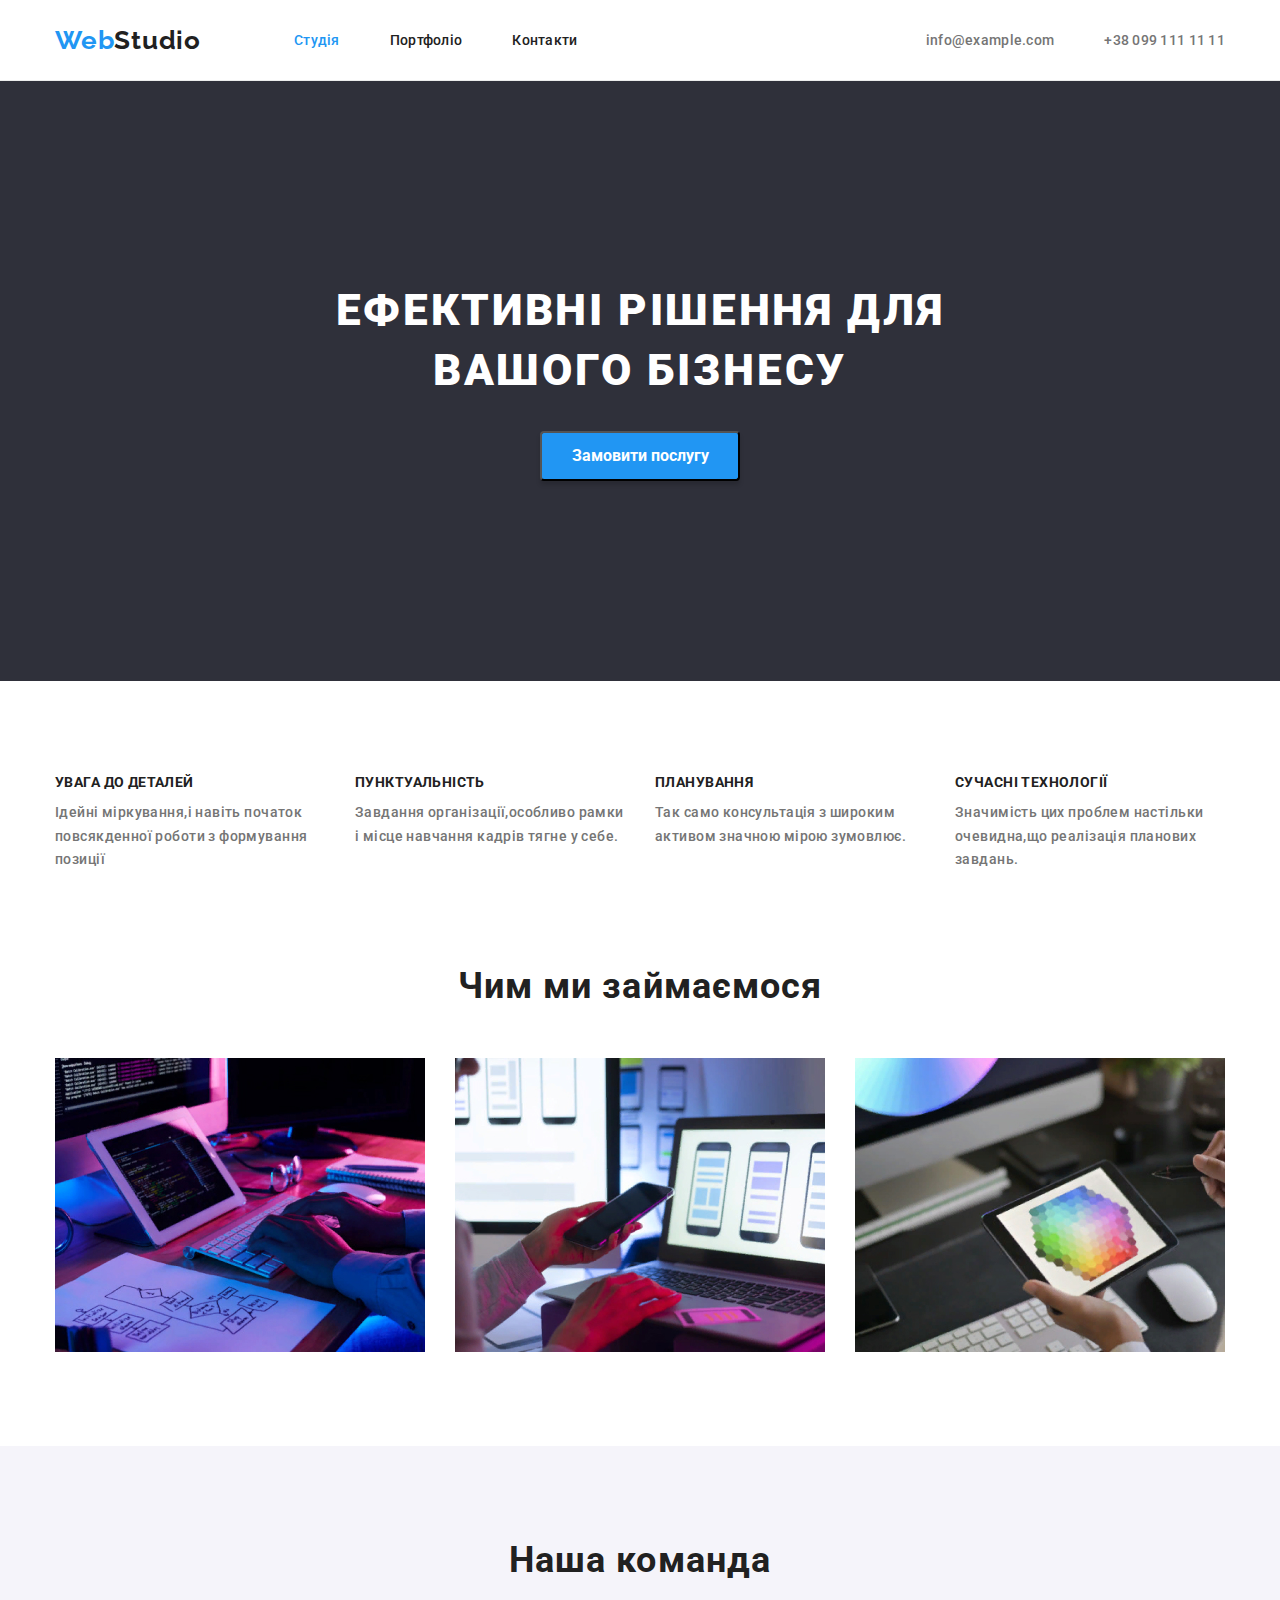
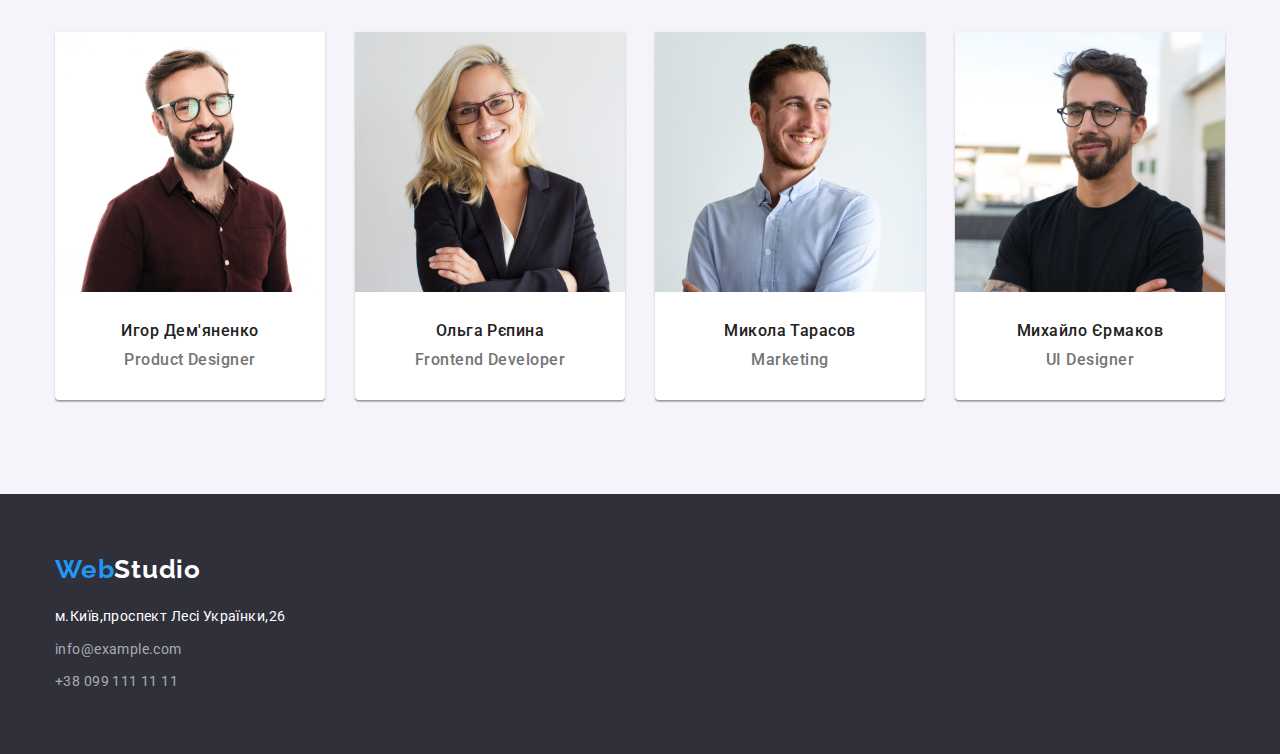
==== commit 38b52f34: "...." ====
--- a/index.html
+++ b/index.html
@@ -52,7 +52,7 @@
     <!-- ХИРО -->
     <main>
       <section class="hero">
-        <h1 class="hero-title">ЭФЕКТИВНі РІШЕННЯ <br />ДЛЯ ВАШОГО БІЗНЕСУ</h1>
+        <h1 class="hero-title">ефективні рішення для <br>вашого бізнесу</br></h1>
         <button class="hero-button" type="button">Замовити послугу</button>
       </section>
       <!-- ПРЕИМУЩЕСТВА -->
--- a/css/style.css
+++ b/css/style.css
@@ -44,7 +44,6 @@
 
 /*ХЕДЕР*/
 .header {
-  height: 80px;
   border-bottom: 1px solid #ececec;
 }
 .header-container {
@@ -122,13 +121,15 @@
 /*ХИРО*/
 .hero {
   background: #2f303a;
-  height: 600px;
   display: flex;
   align-items: center;
   flex-direction: column;
   justify-content: center;
+  padding: 200px 0;
 }
 .hero-title {
+  width: 9696px;
+  text-transform: uppercase;
   text-align: center;
   font-weight: 900;
   font-size: 44px;
@@ -151,6 +152,9 @@
 button:hover {
   cursor: pointer;
 }
+.hero-button:hover {
+ background: #188CE8;
+}
 
 /*ПРЕИМУЩЕСТВА*/
 .section {
@@ -306,6 +310,11 @@
 }
 
 /* СЕКЦИЯ КНОПОК В ПОРТФОЛИО */
+.portfolio {
+  text-transform: uppercase;
+  text-align: center;
+  display: none;
+}
 .portfolio-button {
   padding: 6px 22px;
 
@@ -376,4 +385,5 @@
   padding-bottom: 20px;
   padding-left: 24px;
   border: 1px solid #eeeeee;
-}
+  border-top: none;
+}
